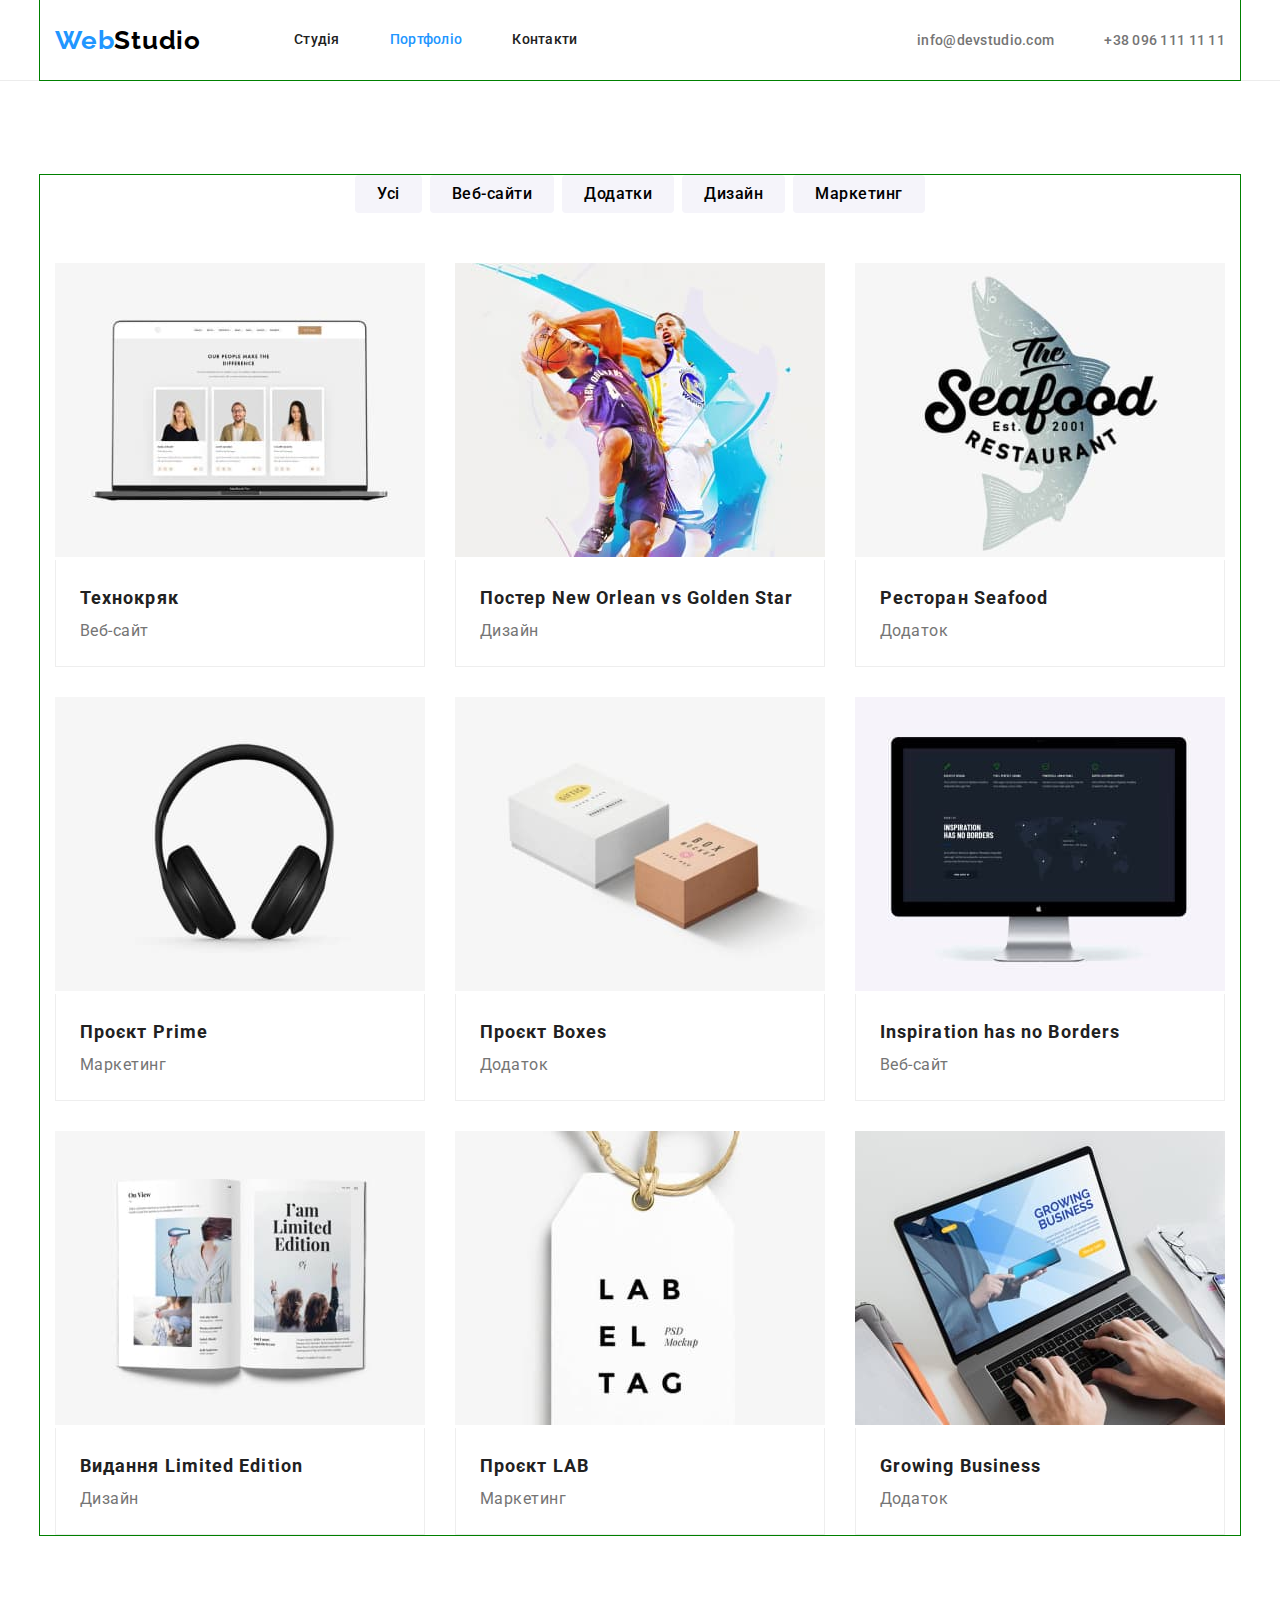
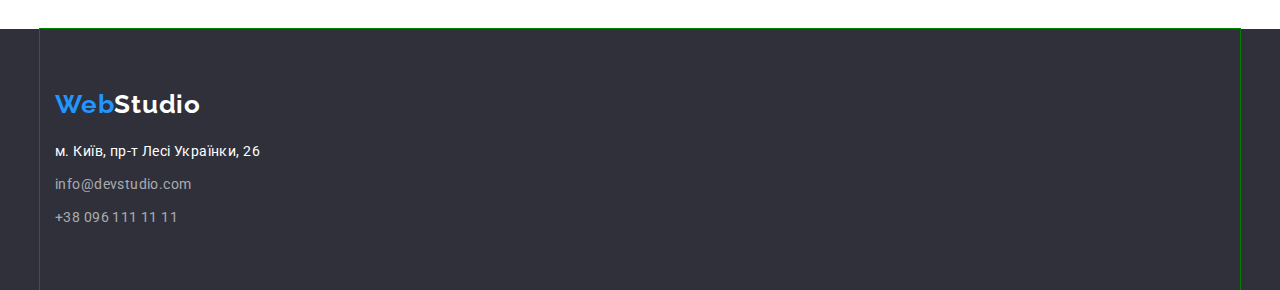
==== portfolio.html @ d8e98f90 "добавлены все файлы" ====
<!DOCTYPE html>
<html lang="uk">
  <head>
    <meta charset="UTF-8" />
    <meta http-equiv="X-UA-Compatible" content="IE=edge" />
    <meta name="viewport" content="width=device-width, initial-scale=1.0" />
    <title>Portfolio</title>
    <link
      href="https://fonts.googleapis.com/css2?family=Raleway:wght@700&family=Roboto:wght@400;500;700;900&display=swap"
      rel="stylesheet"
    />
    <link
      rel="stylesheet"
      href="https://cdnjs.cloudflare.com/ajax/libs/modern-normalize/1.1.0/modern-normalize.min.css"
    />
    <link rel="stylesheet" href="./css/styles.css" />
  </head>
  <body>
    <!-- Шапка -->
    <header class="header studio">
      <div class="container">
        <nav class="site-nav list">
          <a href="/" class="logo"
            ><span class="accent-logo">Web</span
            ><span class="black-logo">Studio</span>
          </a>

          <ul class="nav-list list">
            <li class="item"><a href="./index.html" class="link">Студія</a></li>
            <li class="item">
              <a href="./portfolio.html" class="link current">Портфоліо</a>
            </li>
            <li class="item"><a href="/" class="link">Контакти</a></li>
          </ul>
        </nav>

        <ul class="nav-contacts list">
          <li class="item">
            <a href="mailto:info@devstudio.com" class="link"
              >info@devstudio.com</a
            >
          </li>
          <li class="item">
            <a href="tel:+380961111111" class="link">+38 096 111 11 11</a>
          </li>
        </ul>
      </div>
    </header>

    <!-- Головний контент -->

    <main>
      <!-- Секція Портфоліо -->
      <section class="section portfolio">
        <div class="container">
          <!-- Заголовок схован у СSS за допомогою position absolute -100% -->
          <h1 class="portfolio-title title" lang="en">Portfolio</h1>

          <ul class="portfolio-filter list">
            <li class="filter-item">
              <button type="button" class="portfolio-btn">Усі</button>
            </li>
            <li class="filter-item">
              <button type="button" class="portfolio-btn">Веб-сайти</button>
            </li>
            <li class="filter-item">
              <button type="button" class="portfolio-btn">Додатки</button>
            </li>
            <li class="filter-item">
              <button type="button" class="portfolio-btn">Дизайн</button>
            </li>
            <li class="filter-item">
              <button type="button" class="portfolio-btn">Маркетинг</button>
            </li>
          </ul>

          <ul class="portfolio-cards list">
            <li class="item">
              <a href="" class="link">
                <img
                  src="./images/card-1.jpg"
                  alt="Зображення веб-сайту"
                  width="370"
                />
                <div class="content">
                  <h2 class="name title">Технокряк</h2>
                  <p class="p">Веб-сайт</p>
                </div>
              </a>
            </li>
            <li class="item">
              <a href="" class="link">
                <img
                  src="./images/card-2.jpg"
                  alt="Постер Нью Орлеан проти Голден Стар"
                  width="370"
                />
                <div class="content">
                  <h2 class="name title">Постер New Orlean vs Golden Star</h2>
                  <p class="p">Дизайн</p>
                </div>
              </a>
            </li>
            <li class="item">
              <a href="" class="link">
                <img
                  src="./images/card-3.jpg"
                  alt="Логотип рибного ресторану"
                  width="370"
                />
                <div class="content">
                  <h2 class="name title">Ресторан Seafood</h2>
                  <p class="p">Додаток</p>
                </div>
              </a>
            </li>
            <li class="item">
              <a href="" class="link">
                <img
                  src="./images/card-4.jpg"
                  alt="Логотип проєкту ПРАЙМ"
                  width="370"
                />
                <div class="content">
                  <h2 class="name title">Проєкт Prime</h2>
                  <p class="p">Маркетинг</p>
                </div>
              </a>
            </li>
            <li class="item">
              <a href="" class="link">
                <img
                  src="./images/card-5.jpg"
                  alt="Логотип проєкту БОКСЕС"
                  width="370"
                />
                <div class="content">
                  <h2 class="name title">Проєкт Boxes</h2>
                  <p class="p">Додаток</p>
                </div></a
              >
            </li>
            <li class="item">
              <a href="" class="link">
                <img
                  src="./images/card-6.jpg"
                  alt="Зображення веб-сайту"
                  width="370"
                />
                <div class="content">
                  <h2 class="name title">Inspiration has no Borders</h2>
                  <p class="p">Веб-сайт</p>
                </div>
              </a>
            </li>
            <li class="item">
              <a href="" class="link">
                <img
                  src="./images/card-7.jpg"
                  alt="Зображення сторінки із видання"
                  width="370"
                />
                <div class="content">
                  <h2 class="name title">Видання Limited Edition</h2>
                  <p class="p">Дизайн</p>
                </div>
              </a>
            </li>
            <li class="item">
              <a href="" class="link">
                <img
                  src="./images/card-8.jpg"
                  alt="Логотип проєкту ЛАБ"
                  width="370"
                />
                <div class="content">
                  <h2 class="name title">Проєкт LAB</h2>
                  <p class="p">Маркетинг</p>
                </div>
              </a>
            </li>
            <li class="item">
              <a href="" class="link">
                <img
                  src="./images/card-9.jpg"
                  alt="Зображення сторінки з додатку"
                  width="370"
                />
                <div class="content">
                  <h2 class="name title">Growing Business</h2>
                  <p class="p">Додаток</p>
                </div>
              </a>
            </li>
          </ul>
        </div>
      </section>
    </main>

    <!-- Футер -->
    <footer class="footer">
      <div class="container">
        <div class="address">
          <a href="/" class="logo"
            ><span class="accent-logo">Web</span
            ><span class="white-logo">Studio</span></a
          >
          <address>
            <ul class="address-list list">
              <li class="address-name item">
                <a
                  href="https://www.google.com/maps/place/%D1%83%D0%BB.+%D0%9B%D0%B5%D1%81%D0%B8+%D0%A3%D0%BA%D1%80%D0%B0%D0%B8%D0%BD%D0%BA%D0%B8,+26,+%D0%9A%D0%B8%D0%B5%D0%B2,+02000/@50.5190802,30.4363249,17z/data=!3m1!4b1!4m5!3m4!1s0x40d4d29b9e369069:0xff64663a5fd75cd5!8m2!3d50.5190802!4d30.4385136"
                  class="link"
                  target="_blank"
                  rel="noopener noreferrer"
                  >м. Київ, пр-т Лесі Українки, 26</a
                >
              </li>
              <li class="item">
                <a href="mailto:info@devstudio.com" class="link"
                  >info@devstudio.com</a
                >
              </li>
              <li class="item">
                <a href="tel:+380961111111" class="link">+38 096 111 11 11</a>
              </li>
            </ul>
          </address>
        </div>
      </div>
    </footer>
  </body>
</html>
---- css/styles.css ----
:root {
  --title-color: #212121;
  --text-color: #757575;
  --accent-color: #2196ff;
  --footer-color: #2f303a;
  --white-color: #ffffff;
  --powder-color: #f5f4fa;
  --card-border-color: #eeeeee;
  --header-line-color: #ececec;
}

html {
  box-sizing: border-box;
}

body {
  font-family: "Roboto", "Tahoma", sans-serif;
  color: var(--text-color);
  font-size: 14px;
  background-color: var(--white-color);
}

*,
*::before,
*::after {
  box-sizing: inherit;
}

.title {
  color: var(--title-color);
}

/* reset styles */

.title,
.list,
.p {
  padding: 0;
  margin: 0;
}

.list {
  list-style: none;
}

/* hidden titles */

.features-title,
.portfolio-title {
  position: absolute;
  top: -100%;
}

/* Main page */

.container {
  width: 1200px;
  padding-left: 15px;
  padding-right: 15px;
  margin-left: auto;
  margin-right: auto;

  outline: 1px solid green;
}

.section {
  padding-top: 94px;
  padding-bottom: 94px;
}

.no-top-padding {
  padding-top: 0;
}

/* header */

.header {
  border-bottom: 1px solid var(--header-line-color);
}

/* logo */

.logo {
  margin-right: 93px;

  font-family: "Raleway", "Tahoma", sans-serif;
  font-weight: 700;
  font-size: 26px;
  line-height: 1.19;
  letter-spacing: 0.03em;

  text-decoration: none;
}

.logo .accent-logo {
  color: var(--accent-color);
}

.logo .black-logo {
  color: #000000;
}

.logo .white-logo {
  color: var(--white-color);
}

/* nav */

.header .container {
  display: flex;
  align-items: center;
  justify-content: space-between;
}

.site-nav {
  display: flex;
  align-items: center;
}

.nav-list,
.nav-contacts {
  display: flex;
}

.nav-list .link,
.nav-contacts .link {
  font-weight: 500;
  line-height: 1.14;
  letter-spacing: 0.02em;

  text-decoration: none;
}

.nav-list .link {
  display: block;
  padding-top: 32px;
  padding-bottom: 32px;

  color: var(--title-color);
}

.nav-list .item + .item {
  margin-left: 50px;
}

/* .nav-contacts {
  margin-left: auto;
} */

.nav-contacts .link {
  color: var(--text-color);
}

.nav-contacts .item + .item {
  margin-left: 50px;
}

.link.current {
  color: var(--accent-color);
}

/* hover, focus */
.nav-list .link:hover,
.nav-list .link:focus,
.nav-contacts .link:hover,
.nav-contacts .link:focus,
.address-list .link:hover,
.address-list .link:focus {
  color: var(--accent-color);
}

/* Hero section */

.hero {
  background-color: var(--footer-color);
  text-align: center;
}

.hero-title {
  color: var(--white-color);
  font-weight: 900;
  font-size: 44px;
  line-height: 1.36;
  letter-spacing: 0.06em;

  text-transform: uppercase;
  text-shadow: 0px 4px 4px rgba(0, 0, 0, 0.25);

  margin-bottom: 30px;
}

.hero-btn {
  padding: 10px 32px;

  color: var(--white-color);
  background-color: var(--accent-color);
  box-shadow: 0px 4px 4px rgba(0, 0, 0, 0.15);
  border-radius: 4px;
  border-style: none;

  font-weight: 700;
  font-size: 16px;
  line-height: 1.88;
  letter-spacing: 0.06em;
}

/* Features section  */

.features .list {
  display: flex;
}

.features .item {
  width: 270px;
}

.features .item:not(:last-child) {
  margin-right: 30px;
}

.features-subtitle {
  font-weight: 700;
  font-size: 14px;
  line-height: 1.14;
  letter-spacing: 0.03em;
}

.features .p {
  line-height: 1.71;
  letter-spacing: 0.03em;
}

/* Suggestions section */

.suggestions .list {
  display: flex;
}

.suggestions .item {
  width: 370px;
}

.suggestions .item:not(:last-child) {
  margin-right: 30px;
}

.suggestions-title,
.team-title {
  margin-bottom: 50px;

  font-weight: 700;
  font-size: 36px;
  line-height: 1.17;
  letter-spacing: 0.03em;
  text-align: center;
}

/* Team section */

.team {
  background-color: var(--powder-color);
}

.team .list {
  display: flex;
}

.team .item {
  width: 270px;
  display: flex;
  flex-direction: column;
  align-items: center;

  background-color: var(--white-color);
  box-shadow: 0px 1px 3px rgba(0, 0, 0, 0.12), 0px 1px 1px rgba(0, 0, 0, 0.14),
    0px 2px 1px rgba(0, 0, 0, 0.2);
  border-radius: 0px 0px 4px 4px;

  text-align: center;
}

.team .item:not(:last-child) {
  margin-right: 30px;
}

.team .content {
  padding-top: 30px;
  padding-bottom: 30px;
}

.team .name {
  margin-bottom: 10px;

  font-weight: 500;
  font-size: 16px;
  line-height: 1.19;
  letter-spacing: 0.03em;
}

.team .p {
  font-size: 16px;
  line-height: 1.19;
  letter-spacing: 0.03em;
}

/* Футер */

footer {
  background-color: var(--footer-color);
}

.address {
  padding-top: 60px;
  padding-bottom: 60px;
}

.address-list {
  margin-top: 20px;
}

.address-list .item:not(:last-child) {
  margin-bottom: 9px;
}

.address-list .link {
  color: rgba(255, 255, 255, 0.6);
  font-style: normal;
  line-height: 1.71;
  letter-spacing: 0.03em;

  text-decoration: none;
}

.address-name .link {
  color: var(--white-color);
}

/* Portfolio page */

/* filter */

.portfolio-filter {
  display: flex;
  justify-content: center;

  padding-bottom: 16px;
  margin-bottom: 34px;
}

.filter-item:not(:last-child) {
  margin-right: 8px;
}

.portfolio-btn {
  padding: 6px 22px;

  font-weight: 500;
  font-size: 16px;
  line-height: 1.6;
  text-align: center;
  letter-spacing: 0.03em;

  background-color: var(--powder-color);
  border-style: none;
  border-radius: 4px;
}

.portfolio-btn:hover {
  color: var(--white-color);
  background-color: var(--accent-color);
  box-shadow: 0px 3px 1px rgba(0, 0, 0, 0.1), 0px 1px 2px rgba(0, 0, 0, 0.08),
    0px 2px 2px rgba(0, 0, 0, 0.12);
  border-radius: 4px;
}

/* cards */

.portfolio-cards {
  display: flex;
  flex-wrap: wrap;
}

.portfolio-cards .item {
  width: calc((100% - 60px) / 3);
}

.portfolio-cards .item {
  margin-right: 30px;
  margin-bottom: 30px;
}

.portfolio-cards .item:nth-child(3n) {
  margin-right: 0;
}

.portfolio-cards .item:nth-last-child(-n + 3) {
  margin-bottom: 0;
}

.portfolio-cards .link {
  text-decoration: none;
}

.portfolio-cards .content {
  padding: 20px 24px;

  border: 1px solid var(--card-border-color);
  border-top: none;
}

.portfolio-cards .name {
  font-weight: 700;
  font-size: 18px;
  line-height: 2;
  letter-spacing: 0.06em;
}

.portfolio-cards .p {
  color: var(--text-color);
  font-size: 16px;
  line-height: 1.88;
  letter-spacing: 0.03em;
}

/* common button properties */

.hero-btn,
.portfolio-btn {
  font-family: "Roboto", "Tahoma", sans-serif;
  cursor: pointer;
}

.hero-btn:focus,
.portfolio-btn:hover,
.portfolio-btn:focus {
  background-color: var(--accent-color);
  color: var(--white-color);
}
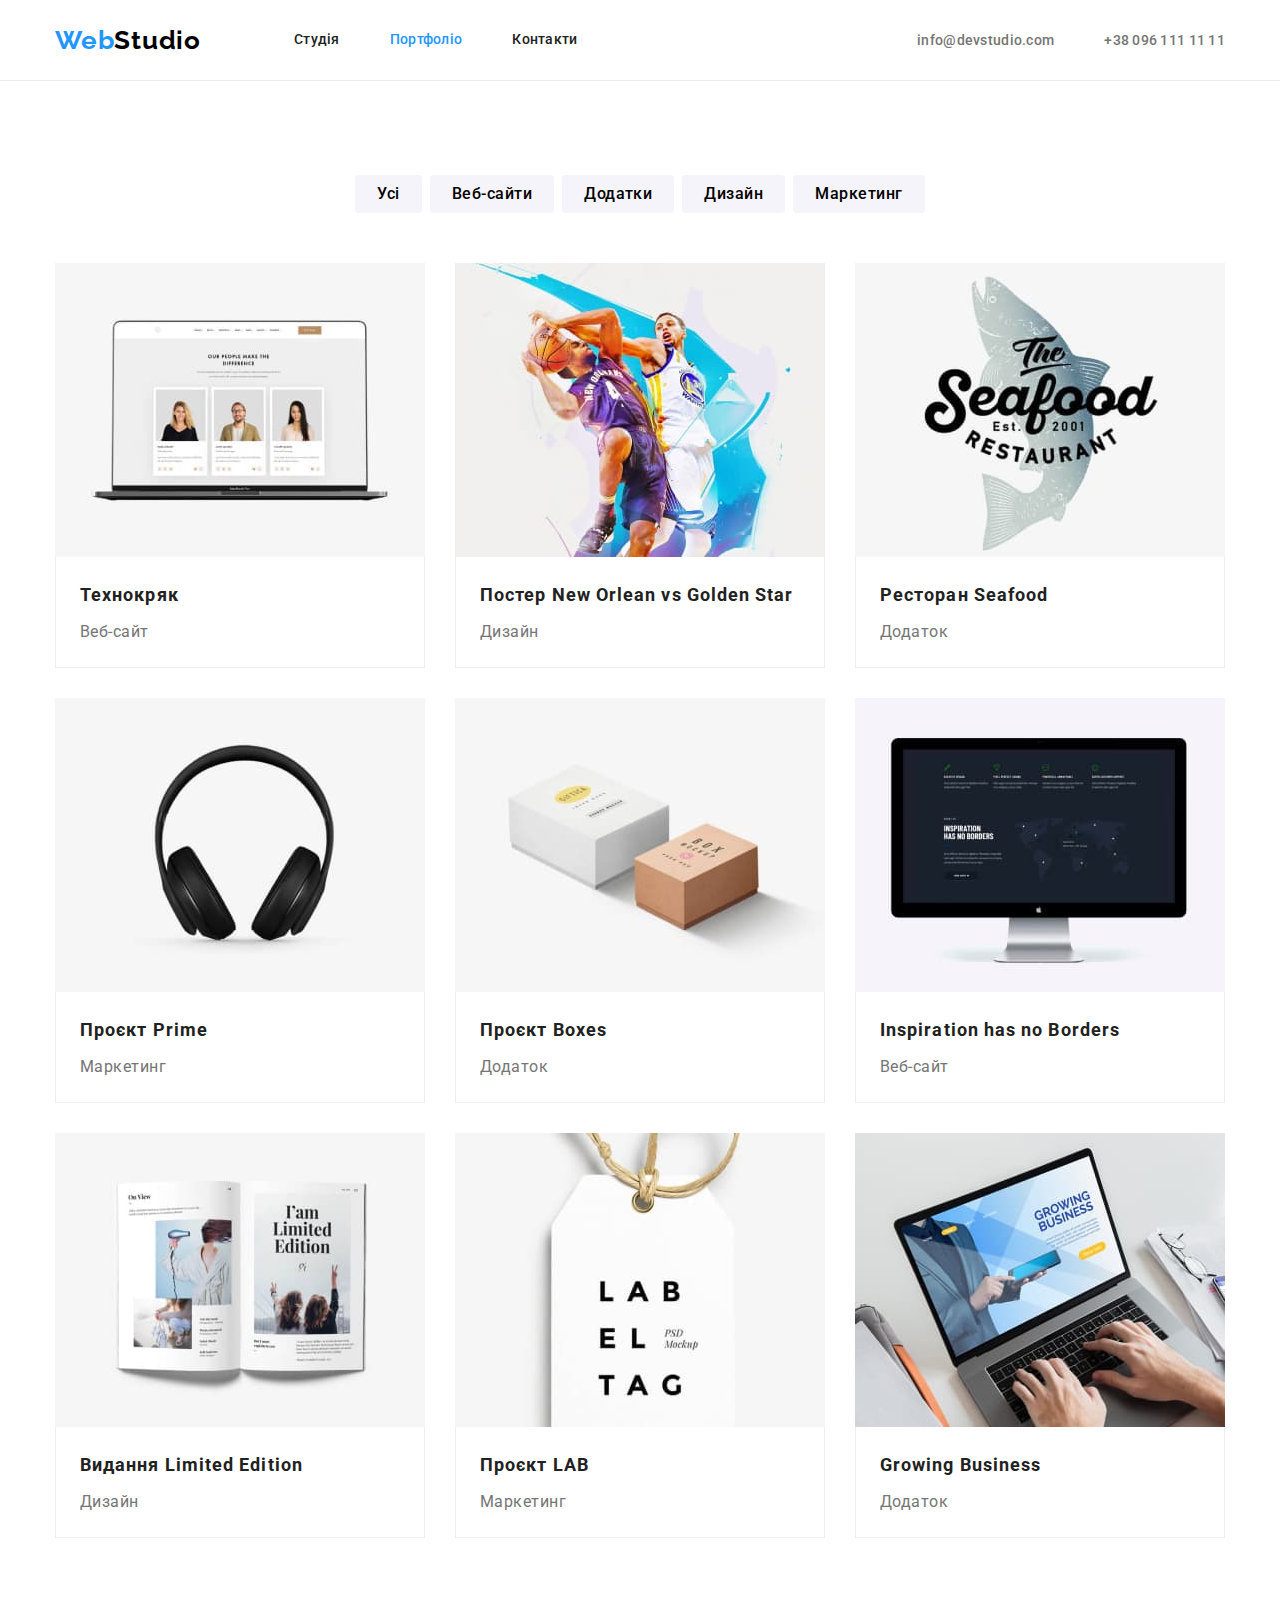
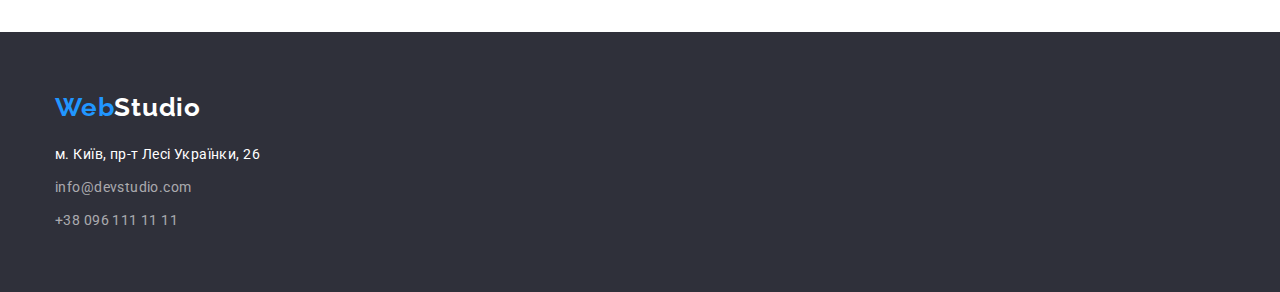
==== commit 43d25516: "скорректированы ошибки 2" ====
--- a/portfolio.html
+++ b/portfolio.html
@@ -21,8 +21,7 @@
       <div class="container">
         <nav class="site-nav list">
           <a href="/" class="logo"
-            ><span class="accent-logo">Web</span
-            ><span class="black-logo">Studio</span>
+            >Web<span class="black-logo">Studio</span>
           </a>
 
           <ul class="nav-list list">
@@ -81,6 +80,7 @@
                   src="./images/card-1.jpg"
                   alt="Зображення веб-сайту"
                   width="370"
+                  class="img"
                 />
                 <div class="content">
                   <h2 class="name title">Технокряк</h2>
@@ -94,6 +94,7 @@
                   src="./images/card-2.jpg"
                   alt="Постер Нью Орлеан проти Голден Стар"
                   width="370"
+                  class="img"
                 />
                 <div class="content">
                   <h2 class="name title">Постер New Orlean vs Golden Star</h2>
@@ -107,6 +108,7 @@
                   src="./images/card-3.jpg"
                   alt="Логотип рибного ресторану"
                   width="370"
+                  class="img"
                 />
                 <div class="content">
                   <h2 class="name title">Ресторан Seafood</h2>
@@ -120,6 +122,7 @@
                   src="./images/card-4.jpg"
                   alt="Логотип проєкту ПРАЙМ"
                   width="370"
+                  class="img"
                 />
                 <div class="content">
                   <h2 class="name title">Проєкт Prime</h2>
@@ -133,6 +136,7 @@
                   src="./images/card-5.jpg"
                   alt="Логотип проєкту БОКСЕС"
                   width="370"
+                  class="img"
                 />
                 <div class="content">
                   <h2 class="name title">Проєкт Boxes</h2>
@@ -146,6 +150,7 @@
                   src="./images/card-6.jpg"
                   alt="Зображення веб-сайту"
                   width="370"
+                  class="img"
                 />
                 <div class="content">
                   <h2 class="name title">Inspiration has no Borders</h2>
@@ -159,6 +164,7 @@
                   src="./images/card-7.jpg"
                   alt="Зображення сторінки із видання"
                   width="370"
+                  class="img"
                 />
                 <div class="content">
                   <h2 class="name title">Видання Limited Edition</h2>
@@ -172,6 +178,7 @@
                   src="./images/card-8.jpg"
                   alt="Логотип проєкту ЛАБ"
                   width="370"
+                  class="img"
                 />
                 <div class="content">
                   <h2 class="name title">Проєкт LAB</h2>
@@ -185,6 +192,7 @@
                   src="./images/card-9.jpg"
                   alt="Зображення сторінки з додатку"
                   width="370"
+                  class="img"
                 />
                 <div class="content">
                   <h2 class="name title">Growing Business</h2>
@@ -202,8 +210,7 @@
       <div class="container">
         <div class="address">
           <a href="/" class="logo"
-            ><span class="accent-logo">Web</span
-            ><span class="white-logo">Studio</span></a
+            >Web<span class="white-logo">Studio</span></a
           >
           <address>
             <ul class="address-list list">
--- a/css/styles.css
+++ b/css/styles.css
@@ -60,7 +60,7 @@
   margin-left: auto;
   margin-right: auto;
 
-  outline: 1px solid green;
+  /* outline: 1px solid green; */
 }
 
 .section {
@@ -90,9 +90,7 @@
   letter-spacing: 0.03em;
 
   text-decoration: none;
-}
-
-.logo .accent-logo {
+
   color: var(--accent-color);
 }
 
@@ -148,6 +146,9 @@
 } */
 
 .nav-contacts .link {
+  padding-top: 32px;
+  padding-bottom: 32px;
+
   color: var(--text-color);
 }
 
@@ -172,11 +173,19 @@
 /* Hero section */
 
 .hero {
+  padding-top: 200px;
+  padding-bottom: 200px;
+
   background-color: var(--footer-color);
   text-align: center;
 }
 
 .hero-title {
+  width: 696px;
+  margin-left: auto;
+  margin-right: auto;
+  margin-bottom: 30px;
+
   color: var(--white-color);
   font-weight: 900;
   font-size: 44px;
@@ -185,8 +194,6 @@
 
   text-transform: uppercase;
   text-shadow: 0px 4px 4px rgba(0, 0, 0, 0.25);
-
-  margin-bottom: 30px;
 }
 
 .hero-btn {
@@ -219,6 +226,8 @@
 }
 
 .features-subtitle {
+  margin-bottom: 10px;
+
   font-weight: 700;
   font-size: 14px;
   line-height: 1.14;
@@ -267,9 +276,6 @@
 
 .team .item {
   width: 270px;
-  display: flex;
-  flex-direction: column;
-  align-items: center;
 
   background-color: var(--white-color);
   box-shadow: 0px 1px 3px rgba(0, 0, 0, 0.12), 0px 1px 1px rgba(0, 0, 0, 0.14),
@@ -307,9 +313,6 @@
 
 footer {
   background-color: var(--footer-color);
-}
-
-.address {
   padding-top: 60px;
   padding-bottom: 60px;
 }
@@ -343,8 +346,7 @@
   display: flex;
   justify-content: center;
 
-  padding-bottom: 16px;
-  margin-bottom: 34px;
+  margin-bottom: 50px;
 }
 
 .filter-item:not(:last-child) {
@@ -408,11 +410,13 @@
   border-top: none;
 }
 
-.portfolio-cards .name {
+.name.title {
   font-weight: 700;
   font-size: 18px;
   line-height: 2;
   letter-spacing: 0.06em;
+
+  margin-bottom: 4px;
 }
 
 .portfolio-cards .p {
@@ -422,7 +426,7 @@
   letter-spacing: 0.03em;
 }
 
-/* common button properties */
+/* common properties */
 
 .hero-btn,
 .portfolio-btn {
@@ -436,3 +440,11 @@
   background-color: var(--accent-color);
   color: var(--white-color);
 }
+
+.suggestions .img,
+.team .img,
+.portfolio-cards .img {
+  display: block;
+  max-width: 100%;
+  height: auto;
+}